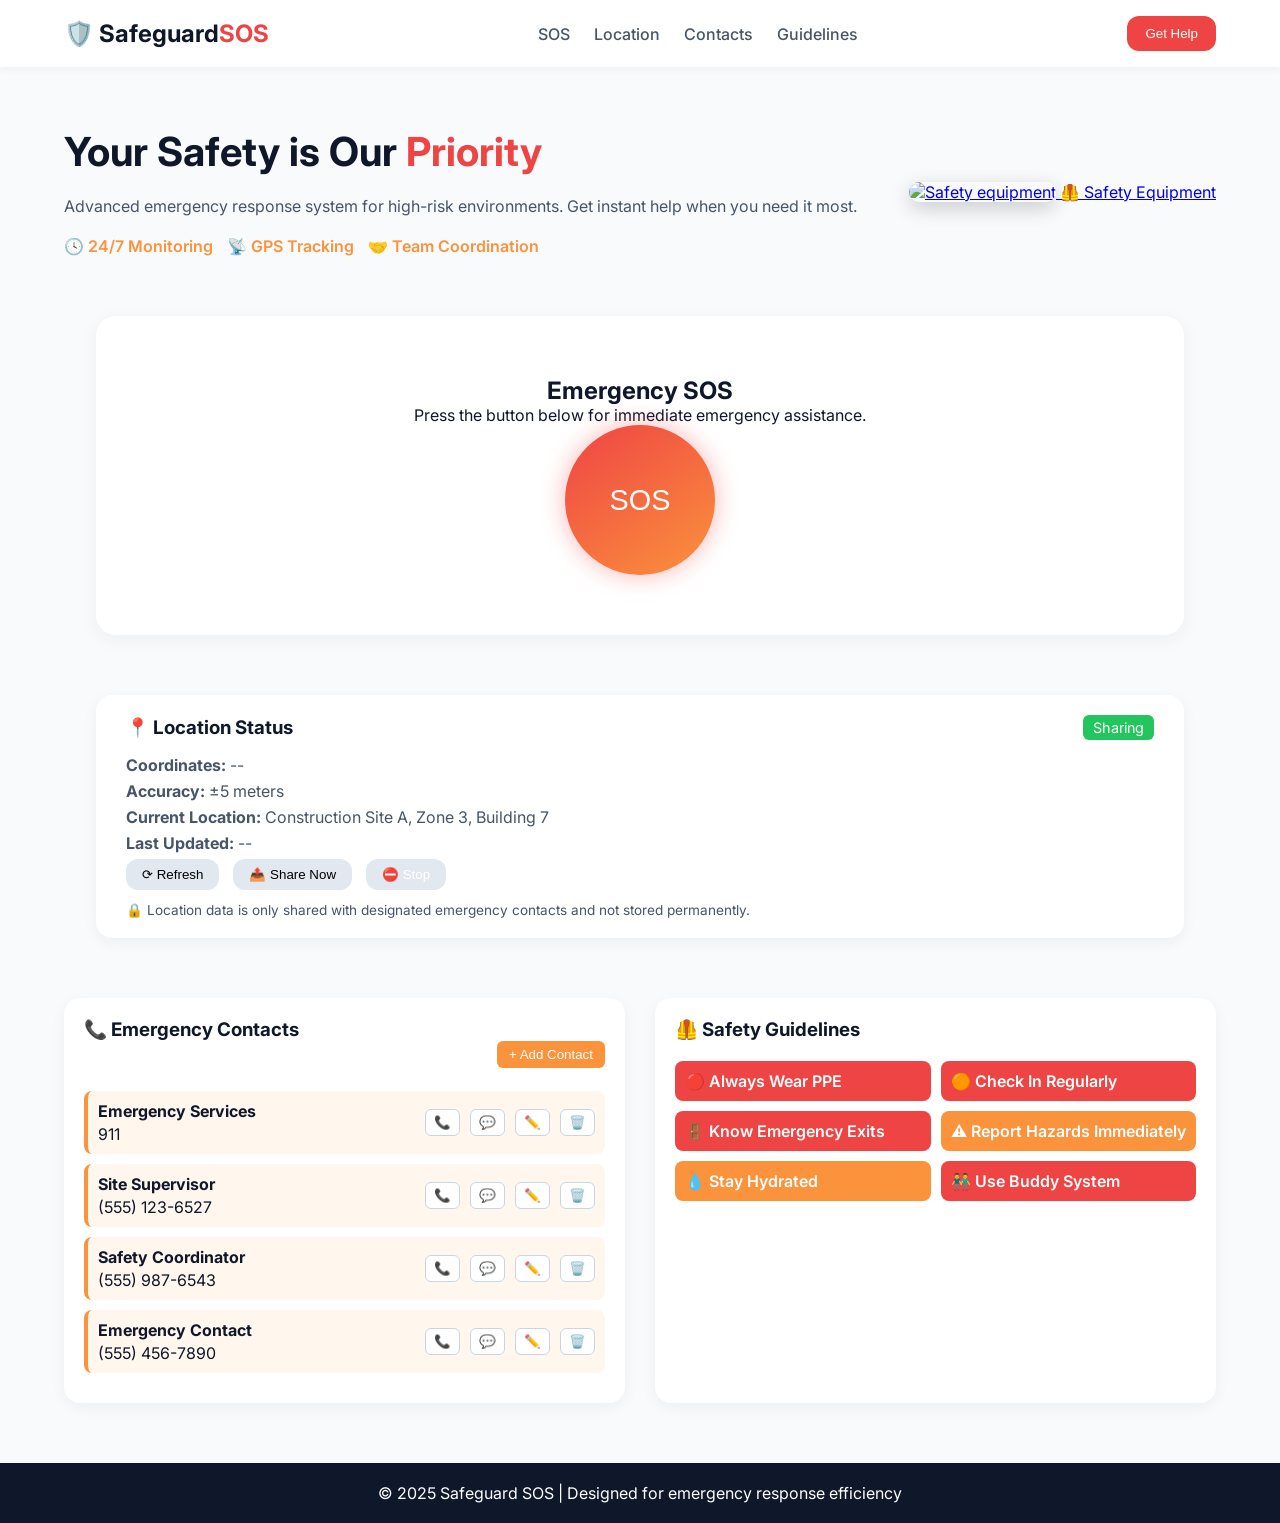
==== safe.html @ c5219562 "Add files via upload" ====
<!DOCTYPE html>
<html lang="en">
<head>
  <meta charset="UTF-8" />
  <meta name="viewport" content="width=device-width, initial-scale=1.0" />
  <title>Safeguard SOS</title>
  <link href="https://fonts.googleapis.com/css2?family=Inter:wght@400;600;700&display=swap" rel="stylesheet" />

  <style>
    :root {
      --primary: #ef4444;
      --accent: #fb923c;
      --bg: #f8fafc;
      --dark: #0f172a;
      --muted: #475569;
      --radius: 12px;
      font-family: 'Inter', sans-serif;
    }

    * { box-sizing: border-box; margin: 0; padding: 0; }

    body { background: var(--bg); color: var(--dark); }

    /* NAVBAR */
    .navbar {
      background: white;
      box-shadow: 0 2px 8px rgba(0,0,0,0.05);
      padding: 16px 0;
      position: sticky;
      top: 0;
      z-index: 10;
    }
    .navbar .container {
      width: 90%;
      margin: auto;
      display: flex;
      justify-content: space-between;
      align-items: center;
    }
    .logo { font-weight: 700; font-size: 1.5rem; }
    .logo span { color: var(--primary); }
    .navbar nav a {
      text-decoration: none;
      color: var(--muted);
      margin: 0 10px;
      font-weight: 500;
    }
    .navbar nav a:hover { color: var(--primary); }
    .cta-btn {
      background: var(--primary);
      color: white;
      padding: 10px 18px;
      border-radius: var(--radius);
      border: none;
      cursor: pointer;
    }

    /* HERO */
    .hero {
      display: flex;
      flex-wrap: wrap;
      justify-content: space-between;
      align-items: center;
      width: 90%;
      margin: 60px auto;
      gap: 40px;
    }
    .hero-content h1 { font-size: 2.5rem; }
    .highlight { color: var(--primary); }
    .hero-content p { margin: 20px 0; color: var(--muted); }
    .features-mini span {
      color: var(--accent);
      font-weight: 600; margin-right: 10px;
    }
    .hero-image img {
      width: 100%;
      border-radius: 16px;
      box-shadow: 0 6px 20px rgba(0,0,0,0.2);
    }

    /* SOS BUTTON */
    .sos-section {
      text-align: center;
      padding: 60px 20px;
      background: white;
      border-radius: 20px;
      width: 85%;
      margin: 50px auto;
      box-shadow: 0 4px 20px rgba(0,0,0,0.05);
    }
    .sos-button {
      background: linear-gradient(145deg, var(--primary), var(--accent));
      border: none;
      color: white;
      font-size: 1.8rem;
      border-radius: 50%;
      width: 150px;
      height: 150px;
      cursor: pointer;
      box-shadow: 0 0 25px rgba(239,68,68,0.4);
      animation: pulse 2s infinite;
      transition: 0.3s;
    }
    .sos-button:hover { transform: scale(1.05); }
    .sos-button.activated { background: #16a34a; box-shadow: 0 0 20px rgba(34,197,94,0.6); }
    @keyframes pulse {
      0% { box-shadow: 0 0 0 0 rgba(239,68,68,0.4); }
      70% { box-shadow: 0 0 0 25px rgba(239,68,68,0); }
      100% { box-shadow: 0 0 0 0 rgba(239,68,68,0); }
    }

    /* LOCATION */
    .location-status {
      display: flex;
      justify-content: center;
      margin-top: 60px;
    }
    .location-card {
      background: white;
      border-radius: 16px;
      box-shadow: 0 4px 15px rgba(0,0,0,0.05);
      padding: 20px 30px;
      width: 85%;
    }
    .location-header {
      display: flex;
      justify-content: space-between;
      align-items: center;
      margin-bottom: 15px;
    }
    .status-tag {
      background: #22c55e;
      color: white;
      padding: 4px 10px;
      border-radius: 6px;
      font-size: 0.9rem;
    }
    .location-info p { margin: 6px 0; color: var(--muted); }
    .location-buttons button {
      margin-right: 10px;
      padding: 8px 16px;
      border: none;
      border-radius: var(--radius);
      cursor: pointer;
      background: #e2e8f0;
    }
    .stop-btn { background: var(--primary); color: white; }
    .privacy-note {
      font-size: 0.85rem;
      color: var(--muted);
      margin-top: 12px;
    }

    /* CONTACTS + GUIDELINES */
    .emergency-section {
      display: flex;
      flex-wrap: wrap;
      gap: 30px;
      width: 90%;
      margin: 60px auto;
    }
    .contacts, .guidelines {
      flex: 1;
      background: white;
      border-radius: 16px;
      box-shadow: 0 4px 15px rgba(0,0,0,0.05);
      padding: 20px;
    }

    .add-btn {
      float: right;
      background: var(--accent);
      color: white;
      border: none;
      padding: 6px 12px;
      border-radius: 6px;
      cursor: pointer;
    }

    .contact-list { margin-top: 50px; }

    .contact-card {
      background: #fff7ed;
      border-left: 4px solid var(--accent);
      padding: 10px;
      border-radius: 8px;
      margin-bottom: 10px;
      display: flex;
      justify-content: space-between;
      align-items: center;
    }

    .contact-info strong { display: block; }
    .contact-info p { margin-top: 3px; color: var(--dark); }

    .card-actions button {
      margin-left: 6px;
      padding: 5px 8px;
      border: 1px solid #cbd5e1;
      border-radius: 6px;
      background: white;
      cursor: pointer;
    }

    .edit-input {
      width: 100%;
      margin-bottom: 6px;
      padding: 6px;
      border-radius: 6px;
      border: 1px solid #cbd5e1;
    }

    /* GUIDELINES */
    .guideline-grid {
      display: grid;
      grid-template-columns: repeat(auto-fit, minmax(180px, 1fr));
      gap: 10px;
      margin-top: 20px;
    }
    .guideline {
      padding: 10px;
      border-radius: 8px;
      color: white;
      font-weight: 600;
    }
    .guideline.high { background: var(--primary); }
    .guideline.medium { background: var(--accent); }

    /* FOOTER */
    .footer {
      text-align: center;
      padding: 20px;
      background: var(--dark);
      color: white;
      margin-top: 60px;
    }

    

    /* RESPONSIVE */
    @media (max-width: 768px) {
      .hero, .emergency-section { flex-direction: column; }
    }
  </style>
</head>
<body>

  <!-- HEADER -->
  <header class="navbar">
    <div class="container">
      <div class="logo">🛡️ Safeguard<span>SOS</span></div>
      <nav>
        <a href="#sos">SOS</a>
        <a href="#location">Location</a>
        <a href="#contacts">Contacts</a>
        <a href="#guidelines">Guidelines</a>
      </nav>
      <button class="cta-btn">Get Help</button>
    </div>
  </header>

  <!-- HERO -->
  <section class="hero">
    <div class="hero-content">
      <h1>Your Safety is Our <span class="highlight">Priority</span></h1>
      <p>Advanced emergency response system for high-risk environments. Get instant help when you need it most.</p>
      <div class="features-mini">
        <span>🕓 24/7 Monitoring</span>
        <span>📡 GPS Tracking</span>
        <span>🤝 Team Coordination</span>
      </div>
    </div>
    <div class="hero-image">
        <a href="equipment.html" class="equipment-button">
           <img src="https://images.unsplash.com/photo-1606248897732-2e90a36bba9f?q=80&w=800"
         alt="Safety equipment">

        <span class="equip-label">🦺 Safety Equipment</span>
        </a>
    </div>

  </section>

  <!-- SOS SECTION -->
  <section id="sos" class="sos-section">
    <h2>Emergency SOS</h2>
    <p>Press the button below for immediate emergency assistance.</p>
    <button class="sos-button">SOS</button>
  </section>

  <!-- LOCATION -->
  <section id="location" class="location-status">
    <div class="location-card">
      <div class="location-header">
        <h3>📍 Location Status</h3>
        <span class="status-tag">Sharing</span>
      </div>
      <div class="location-info">
        <p><strong>Coordinates:</strong> <span id="coords">--</span></p>
        <p><strong>Accuracy:</strong> ±5 meters</p>
        <p><strong>Current Location:</strong> Construction Site A, Zone 3, Building 7</p>
        <p><strong>Last Updated:</strong> <span id="time">--</span></p>
      </div>
      <div class="location-buttons">
        <button onclick="getLocation()">⟳ Refresh</button>
        <button>📤 Share Now</button>
        <button class="stop-btn">⛔ Stop</button>
      </div>
      <p class="privacy-note">🔒 Location data is only shared with designated emergency contacts and not stored permanently.</p>
    </div>
  </section>

  <!-- CONTACTS + GUIDELINES -->
  <section class="emergency-section">

    <!-- CONTACTS -->
    <div id="contacts" class="contacts">
      <h3>📞 Emergency Contacts</h3>
      <button class="add-btn">+ Add Contact</button>

      <div class="contact-list">

        <div class="contact-card">
          <div class="contact-info">
            <strong>Emergency Services</strong>
            <p>911</p>
          </div>
          <div class="card-actions">
            <button class="call-btn">📞</button>
            <button class="msg-btn">💬</button>
            <button class="edit-btn">✏️</button>
            <button class="delete-btn">🗑️</button>
          </div>
        </div>

        <div class="contact-card">
          <div class="contact-info">
            <strong>Site Supervisor</strong>
            <p>(555) 123-6527</p>
          </div>
          <div class="card-actions">
            <button class="call-btn">📞</button>
            <button class="msg-btn">💬</button>
            <button class="edit-btn">✏️</button>
            <button class="delete-btn">🗑️</button>
          </div>
        </div>

        <div class="contact-card">
          <div class="contact-info">
            <strong>Safety Coordinator</strong>
            <p>(555) 987-6543</p>
          </div>
          <div class="card-actions">
            <button class="call-btn">📞</button>
            <button class="msg-btn">💬</button>
            <button class="edit-btn">✏️</button>
            <button class="delete-btn">🗑️</button>
          </div>
        </div>

        <div class="contact-card">
          <div class="contact-info">
            <strong>Emergency Contact</strong>
            <p>(555) 456-7890</p>
          </div>
          <div class="card-actions">
            <button class="call-btn">📞</button>
            <button class="msg-btn">💬</button>
            <button class="edit-btn">✏️</button>
            <button class="delete-btn">🗑️</button>
          </div>
        </div>

      </div>
    </div>

    <!-- GUIDELINES -->
    <div id="guidelines" class="guidelines">
      <h3>🦺 Safety Guidelines</h3>
      <div class="guideline-grid">
        <div class="guideline high">🔴 Always Wear PPE</div>
        <div class="guideline high">🟠 Check In Regularly</div>
        <div class="guideline high">🚪 Know Emergency Exits</div>
        <div class="guideline medium">⚠️ Report Hazards Immediately</div>
        <div class="guideline medium">💧 Stay Hydrated</div>
        <div class="guideline high">👬 Use Buddy System</div>
      </div>
    </div>

  </section>

  <!-- FOOTER -->
  <footer class="footer">
    <p>© 2025 Safeguard SOS | Designed for emergency response efficiency</p>
  </footer>

  <!-- JAVASCRIPT -->
  <script>

    /* SOS Button animation */
    const sosButton = document.querySelector('.sos-button');
    sosButton.addEventListener('click', () => {
      sosButton.textContent = 'Alert Sent!';
      sosButton.classList.add('activated');
      setTimeout(() => {
        sosButton.textContent = 'SOS';
        sosButton.classList.remove('activated');
      }, 3000);
    });

    /* Location */
    function getLocation() {
      if (navigator.geolocation) {
        navigator.geolocation.getCurrentPosition(position => {
          document.getElementById('coords').textContent =
            `${position.coords.latitude.toFixed(4)}, ${position.coords.longitude.toFixed(4)}`;
          document.getElementById('time').textContent = new Date().toLocaleTimeString();
        }, () => {
          document.getElementById('coords').textContent = 'Location unavailable';
        });
      } else {
        document.getElementById('coords').textContent = 'Geolocation not supported';
      }
    }

    /* CONTACT EDITING SYSTEM */

    function makeContactEditable(card) {
      const nameElem = card.querySelector("strong");
      const numberElem = card.querySelector("p");

      const oldName = nameElem.textContent;
      const oldNumber = numberElem.textContent;

      const nameInput = document.createElement("input");
      nameInput.className = "edit-input";
      nameInput.value = oldName;

      const numberInput = document.createElement("input");
      numberInput.className = "edit-input";
      numberInput.value = oldNumber;

      const info = card.querySelector(".contact-info");
      info.innerHTML = "";
      info.appendChild(nameInput);
      info.appendChild(numberInput);

      const actions = card.querySelector(".card-actions");
      actions.innerHTML = `
        <button class="save-btn">💾</button>
        <button class="cancel-btn">✖️</button>
      `;

      actions.querySelector(".save-btn").addEventListener("click", () => {
        const newName = nameInput.value.trim();
        const newNumber = numberInput.value.trim();
        if (!newName || !newNumber) return alert("Fields cannot be empty.");

        info.innerHTML = `<strong>${newName}</strong><p>${newNumber}</p>`;
        restoreActions(card);
      });

      actions.querySelector(".cancel-btn").addEventListener("click", () => {
        info.innerHTML = `<strong>${oldName}</strong><p>${oldNumber}</p>`;
        restoreActions(card);
      });
    }

    function restoreActions(card) {
      card.querySelector(".card-actions").innerHTML = `
        <button class="call-btn">📞</button>
        <button class="msg-btn">💬</button>
        <button class="edit-btn">✏️</button>
        <button class="delete-btn">🗑️</button>
      `;
      assignButtonEvents(card);
    }

    function assignButtonEvents(card) {
      card.querySelector(".edit-btn")?.addEventListener("click", () => makeContactEditable(card));
      card.querySelector(".delete-btn")?.addEventListener("click", () => {
        if (confirm("Delete this contact?")) card.remove();
      });
    }

    document.querySelectorAll(".contact-card").forEach(card => assignButtonEvents(card));

    document.querySelector(".add-btn").addEventListener("click", () => {
      const name = prompt("Enter contact name:");
      const number = prompt("Enter phone number:");
      if (!name || !number) return;

      const newCard = document.createElement("div");
      newCard.className = "contact-card";
      newCard.innerHTML = `
        <div class="contact-info">
          <strong>${name}</strong>
          <p>${number}</p>
        </div>
        <div class="card-actions">
          <button class="call-btn">📞</button>
          <button class="msg-btn">💬</button>
          <button class="edit-btn">✏️</button>
          <button class="delete-btn">🗑️</button>
        </div>
      `;

      document.querySelector(".contact-list").appendChild(newCard);
      assignButtonEvents(newCard);
    });

  </script>

</body>
</html>
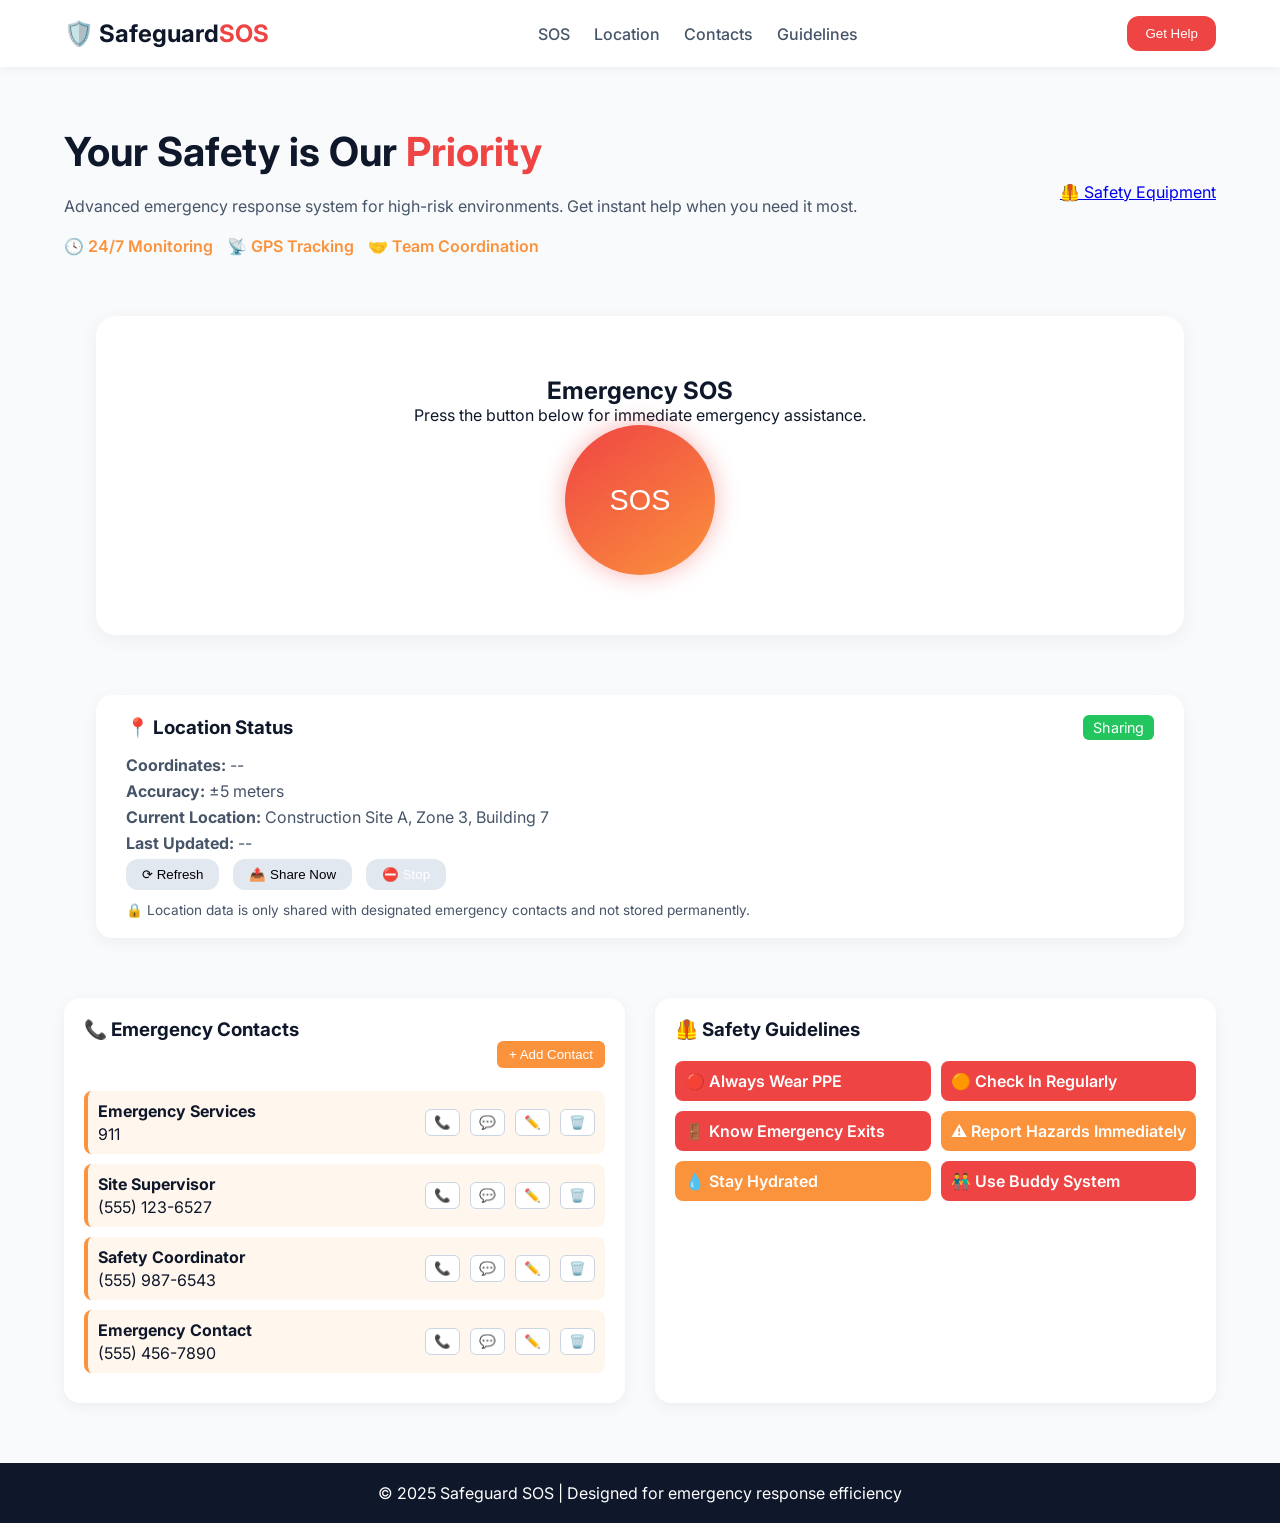
==== commit ad559599: "Update safe.html" ====
--- a/safe.html
+++ b/safe.html
@@ -272,8 +272,7 @@
     </div>
     <div class="hero-image">
         <a href="equipment.html" class="equipment-button">
-           <img src="https://images.unsplash.com/photo-1606248897732-2e90a36bba9f?q=80&w=800"
-         alt="Safety equipment">
+           
 
         <span class="equip-label">🦺 Safety Equipment</span>
         </a>
@@ -514,3 +513,4 @@
 
 </body>
 </html>
+
